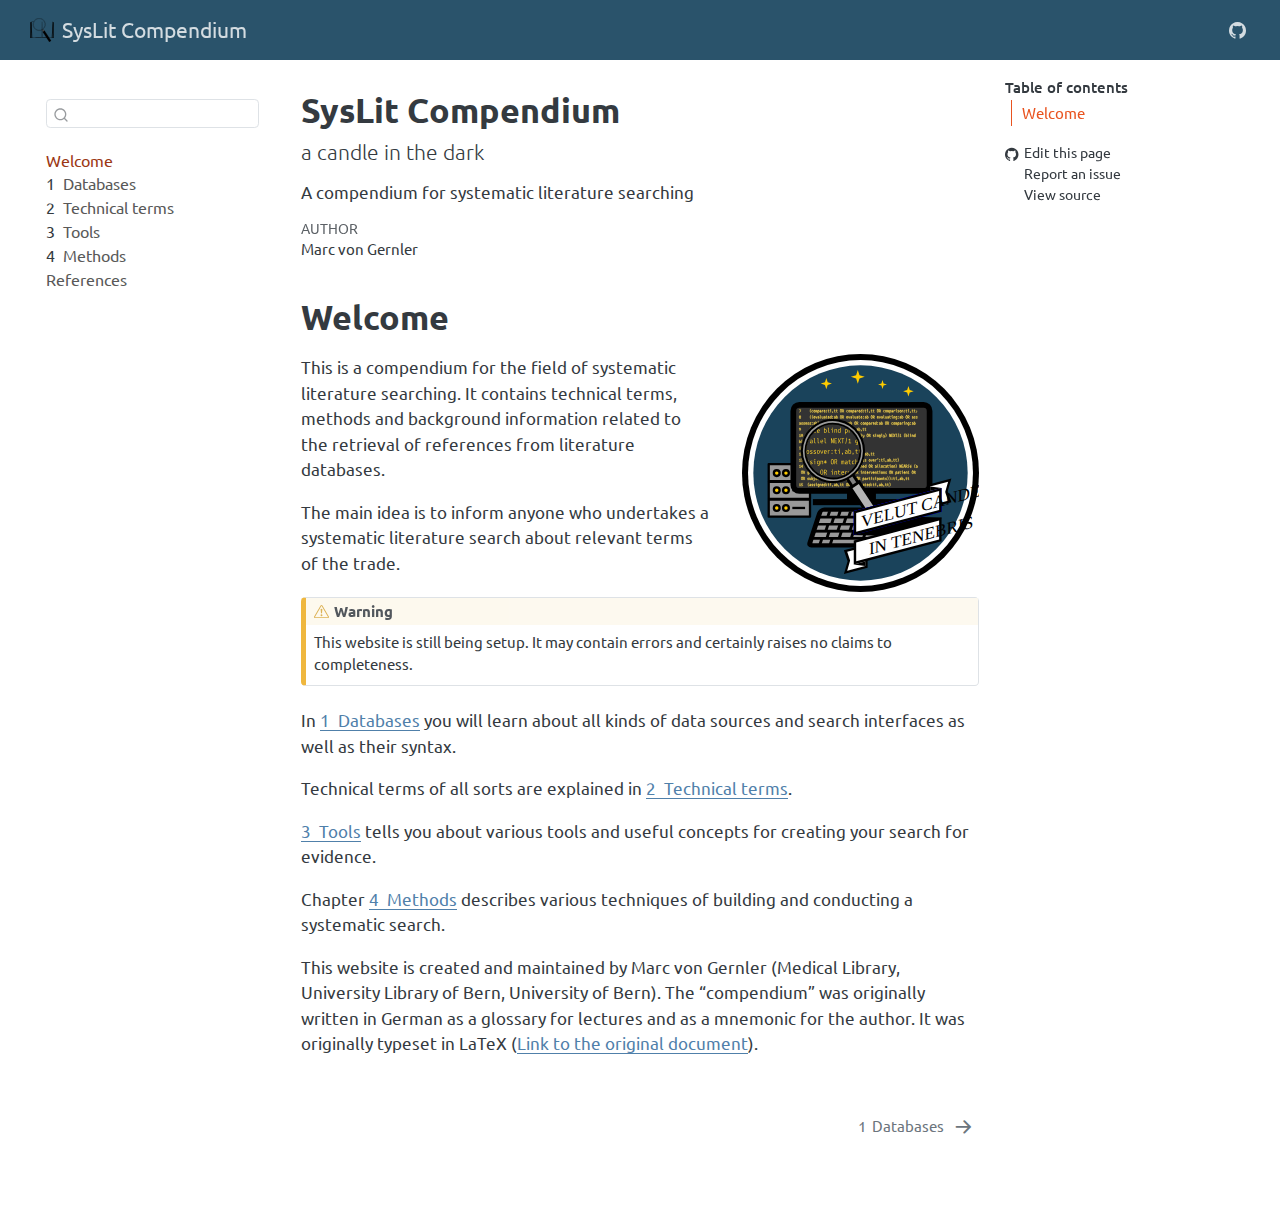
==== docs/index.html @ c7016faf "logo changed" ====
<!DOCTYPE html>
<html xmlns="http://www.w3.org/1999/xhtml" lang="en" xml:lang="en"><head>

<meta charset="utf-8">
<meta name="generator" content="quarto-1.4.554">

<meta name="viewport" content="width=device-width, initial-scale=1.0, user-scalable=yes">

<meta name="author" content="Marc von Gernler">
<meta name="description" content="A compendium for systematic literature searching">

<title>SysLit Compendium</title>
<style>
code{white-space: pre-wrap;}
span.smallcaps{font-variant: small-caps;}
div.columns{display: flex; gap: min(4vw, 1.5em);}
div.column{flex: auto; overflow-x: auto;}
div.hanging-indent{margin-left: 1.5em; text-indent: -1.5em;}
ul.task-list{list-style: none;}
ul.task-list li input[type="checkbox"] {
  width: 0.8em;
  margin: 0 0.8em 0.2em -1em; /* quarto-specific, see https://github.com/quarto-dev/quarto-cli/issues/4556 */ 
  vertical-align: middle;
}
</style>


<script src="site_libs/quarto-nav/quarto-nav.js"></script>
<script src="site_libs/quarto-nav/headroom.min.js"></script>
<script src="site_libs/clipboard/clipboard.min.js"></script>
<script src="site_libs/quarto-search/autocomplete.umd.js"></script>
<script src="site_libs/quarto-search/fuse.min.js"></script>
<script src="site_libs/quarto-search/quarto-search.js"></script>
<meta name="quarto:offset" content="./">
<link href="./databases.html" rel="next">
<script src="site_libs/quarto-html/quarto.js"></script>
<script src="site_libs/quarto-html/popper.min.js"></script>
<script src="site_libs/quarto-html/tippy.umd.min.js"></script>
<script src="site_libs/quarto-html/anchor.min.js"></script>
<link href="site_libs/quarto-html/tippy.css" rel="stylesheet">
<link href="site_libs/quarto-html/quarto-syntax-highlighting.css" rel="stylesheet" id="quarto-text-highlighting-styles">
<script src="site_libs/bootstrap/bootstrap.min.js"></script>
<link href="site_libs/bootstrap/bootstrap-icons.css" rel="stylesheet">
<link href="site_libs/bootstrap/bootstrap.min.css" rel="stylesheet" id="quarto-bootstrap" data-mode="light">
<script id="quarto-search-options" type="application/json">{
  "location": "sidebar",
  "copy-button": false,
  "collapse-after": 3,
  "panel-placement": "start",
  "type": "textbox",
  "limit": 50,
  "keyboard-shortcut": [
    "f",
    "/",
    "s"
  ],
  "language": {
    "search-no-results-text": "No results",
    "search-matching-documents-text": "matching documents",
    "search-copy-link-title": "Copy link to search",
    "search-hide-matches-text": "Hide additional matches",
    "search-more-match-text": "more match in this document",
    "search-more-matches-text": "more matches in this document",
    "search-clear-button-title": "Clear",
    "search-text-placeholder": "",
    "search-detached-cancel-button-title": "Cancel",
    "search-submit-button-title": "Submit",
    "search-label": "Search"
  }
}</script>


</head>

<body class="nav-sidebar floating nav-fixed">

<div id="quarto-search-results"></div>
  <header id="quarto-header" class="headroom fixed-top">
    <nav class="navbar navbar-expand-lg " data-bs-theme="dark">
      <div class="navbar-container container-fluid">
      <div class="navbar-brand-container mx-auto">
    <a href="./index.html" class="navbar-brand navbar-brand-logo">
    <img src="././fig/logo_small.svg" alt="" class="navbar-logo">
    </a>
    <a class="navbar-brand" href="./index.html">
    <span class="navbar-title">SysLit Compendium</span>
    </a>
  </div>
        <div class="quarto-navbar-tools tools-end">
    <a href="https://www.github.com/Maelphes/syslitcom" title="Source Code" class="quarto-navigation-tool px-1" aria-label="Source Code"><i class="bi bi-github"></i></a>
</div>
      </div> <!-- /container-fluid -->
    </nav>
  <nav class="quarto-secondary-nav">
    <div class="container-fluid d-flex">
      <button type="button" class="quarto-btn-toggle btn" data-bs-toggle="collapse" data-bs-target=".quarto-sidebar-collapse-item" aria-controls="quarto-sidebar" aria-expanded="false" aria-label="Toggle sidebar navigation" onclick="if (window.quartoToggleHeadroom) { window.quartoToggleHeadroom(); }">
        <i class="bi bi-layout-text-sidebar-reverse"></i>
      </button>
        <nav class="quarto-page-breadcrumbs" aria-label="breadcrumb"><ol class="breadcrumb"><li class="breadcrumb-item"><a href="./index.html">Welcome</a></li></ol></nav>
        <a class="flex-grow-1" role="button" data-bs-toggle="collapse" data-bs-target=".quarto-sidebar-collapse-item" aria-controls="quarto-sidebar" aria-expanded="false" aria-label="Toggle sidebar navigation" onclick="if (window.quartoToggleHeadroom) { window.quartoToggleHeadroom(); }">      
        </a>
      <button type="button" class="btn quarto-search-button" aria-label="" onclick="window.quartoOpenSearch();">
        <i class="bi bi-search"></i>
      </button>
    </div>
  </nav>
</header>
<!-- content -->
<div id="quarto-content" class="quarto-container page-columns page-rows-contents page-layout-article page-navbar">
<!-- sidebar -->
  <nav id="quarto-sidebar" class="sidebar collapse collapse-horizontal quarto-sidebar-collapse-item sidebar-navigation floating overflow-auto">
        <div class="mt-2 flex-shrink-0 align-items-center">
        <div class="sidebar-search">
        <div id="quarto-search" class="" title="Search"></div>
        </div>
        </div>
    <div class="sidebar-menu-container"> 
    <ul class="list-unstyled mt-1">
        <li class="sidebar-item">
  <div class="sidebar-item-container"> 
  <a href="./index.html" class="sidebar-item-text sidebar-link active">
 <span class="menu-text">Welcome</span></a>
  </div>
</li>
        <li class="sidebar-item">
  <div class="sidebar-item-container"> 
  <a href="./databases.html" class="sidebar-item-text sidebar-link">
 <span class="menu-text"><span class="chapter-number">1</span>&nbsp; <span class="chapter-title">Databases</span></span></a>
  </div>
</li>
        <li class="sidebar-item">
  <div class="sidebar-item-container"> 
  <a href="./technicalterms.html" class="sidebar-item-text sidebar-link">
 <span class="menu-text"><span class="chapter-number">2</span>&nbsp; <span class="chapter-title">Technical terms</span></span></a>
  </div>
</li>
        <li class="sidebar-item">
  <div class="sidebar-item-container"> 
  <a href="./tools.html" class="sidebar-item-text sidebar-link">
 <span class="menu-text"><span class="chapter-number">3</span>&nbsp; <span class="chapter-title">Tools</span></span></a>
  </div>
</li>
        <li class="sidebar-item">
  <div class="sidebar-item-container"> 
  <a href="./methods.html" class="sidebar-item-text sidebar-link">
 <span class="menu-text"><span class="chapter-number">4</span>&nbsp; <span class="chapter-title">Methods</span></span></a>
  </div>
</li>
        <li class="sidebar-item">
  <div class="sidebar-item-container"> 
  <a href="./references.html" class="sidebar-item-text sidebar-link">
 <span class="menu-text">References</span></a>
  </div>
</li>
    </ul>
    </div>
</nav>
<div id="quarto-sidebar-glass" class="quarto-sidebar-collapse-item" data-bs-toggle="collapse" data-bs-target=".quarto-sidebar-collapse-item"></div>
<!-- margin-sidebar -->
    <div id="quarto-margin-sidebar" class="sidebar margin-sidebar">
        <nav id="TOC" role="doc-toc" class="toc-active">
    <h2 id="toc-title">Table of contents</h2>
   
  <ul>
  <li><a href="#sec-about" id="toc-sec-about" class="nav-link active" data-scroll-target="#sec-about">Welcome</a></li>
  </ul>
<div class="toc-actions"><ul><li><a href="https://www.github.com/Maelphes/syslitcom/edit/gh-pages/index.qmd" class="toc-action"><i class="bi bi-github"></i>Edit this page</a></li><li><a href="https://www.github.com/Maelphes/syslitcom/issues/new" class="toc-action"><i class="bi empty"></i>Report an issue</a></li><li><a href="https://www.github.com/Maelphes/syslitcom/blob/gh-pages/index.qmd" class="toc-action"><i class="bi empty"></i>View source</a></li></ul></div></nav>
    </div>
<!-- main -->
<main class="content" id="quarto-document-content">

<header id="title-block-header" class="quarto-title-block default">
<div class="quarto-title">
<h1 class="title">SysLit Compendium</h1>
<p class="subtitle lead">a candle in the dark</p>
</div>

<div>
  <div class="description">
    A compendium for systematic literature searching
  </div>
</div>


<div class="quarto-title-meta">

    <div>
    <div class="quarto-title-meta-heading">Author</div>
    <div class="quarto-title-meta-contents">
             <p>Marc von Gernler </p>
          </div>
  </div>
    
  
    
  </div>
  


</header>



<section id="sec-about" class="level1 unnumbered">
<h1 class="unnumbered">Welcome</h1><p><img src="./fig/logo_2.svg" title="SysLit Compendium" class="quarto-cover-image img-fluid"></p>
<p>This is a compendium for the field of systematic literature searching. It contains technical terms, methods and background information related to the retrieval of references from literature databases.</p>
<p>The main idea is to inform anyone who undertakes a systematic literature search about relevant terms of the trade.</p>
<div class="callout callout-style-default callout-warning callout-titled">
<div class="callout-header d-flex align-content-center">
<div class="callout-icon-container">
<i class="callout-icon"></i>
</div>
<div class="callout-title-container flex-fill">
Warning
</div>
</div>
<div class="callout-body-container callout-body">
<p>This website is still being setup. It may contain errors and certainly raises no claims to completeness.</p>
</div>
</div>
<p>In <a href="databases.html" class="quarto-xref"><span>1&nbsp; Databases</span></a> you will learn about all kinds of data sources and search interfaces as well as their syntax.</p>
<p>Technical terms of all sorts are explained in <a href="technicalterms.html" class="quarto-xref"><span>2&nbsp; Technical terms</span></a>.</p>
<p><a href="tools.html" class="quarto-xref"><span>3&nbsp; Tools</span></a> tells you about various tools and useful concepts for creating your search for evidence.</p>
<p>Chapter <a href="methods.html" class="quarto-xref"><span>4&nbsp; Methods</span></a> describes various techniques of building and conducting a systematic search.</p>
<p>This website is created and maintained by Marc von Gernler (Medical Library, University Library of Bern, University of Bern). The “compendium” was originally written in German as a glossary for lectures and as a mnemonic for the author. It was originally typeset in LaTeX (<a href="https://www.ub.unibe.ch/unibe/portal/unibiblio/content/e6250/e6264/e984201/e1237678/e1237679/pane1237693/e1237707/e1377201/Glossar_ger.pdf">Link to the original document</a>).</p>


</section>

</main> <!-- /main -->
<script id="quarto-html-after-body" type="application/javascript">
window.document.addEventListener("DOMContentLoaded", function (event) {
  const toggleBodyColorMode = (bsSheetEl) => {
    const mode = bsSheetEl.getAttribute("data-mode");
    const bodyEl = window.document.querySelector("body");
    if (mode === "dark") {
      bodyEl.classList.add("quarto-dark");
      bodyEl.classList.remove("quarto-light");
    } else {
      bodyEl.classList.add("quarto-light");
      bodyEl.classList.remove("quarto-dark");
    }
  }
  const toggleBodyColorPrimary = () => {
    const bsSheetEl = window.document.querySelector("link#quarto-bootstrap");
    if (bsSheetEl) {
      toggleBodyColorMode(bsSheetEl);
    }
  }
  toggleBodyColorPrimary();  
  const icon = "";
  const anchorJS = new window.AnchorJS();
  anchorJS.options = {
    placement: 'right',
    icon: icon
  };
  anchorJS.add('.anchored');
  const isCodeAnnotation = (el) => {
    for (const clz of el.classList) {
      if (clz.startsWith('code-annotation-')) {                     
        return true;
      }
    }
    return false;
  }
  const clipboard = new window.ClipboardJS('.code-copy-button', {
    text: function(trigger) {
      const codeEl = trigger.previousElementSibling.cloneNode(true);
      for (const childEl of codeEl.children) {
        if (isCodeAnnotation(childEl)) {
          childEl.remove();
        }
      }
      return codeEl.innerText;
    }
  });
  clipboard.on('success', function(e) {
    // button target
    const button = e.trigger;
    // don't keep focus
    button.blur();
    // flash "checked"
    button.classList.add('code-copy-button-checked');
    var currentTitle = button.getAttribute("title");
    button.setAttribute("title", "Copied!");
    let tooltip;
    if (window.bootstrap) {
      button.setAttribute("data-bs-toggle", "tooltip");
      button.setAttribute("data-bs-placement", "left");
      button.setAttribute("data-bs-title", "Copied!");
      tooltip = new bootstrap.Tooltip(button, 
        { trigger: "manual", 
          customClass: "code-copy-button-tooltip",
          offset: [0, -8]});
      tooltip.show();    
    }
    setTimeout(function() {
      if (tooltip) {
        tooltip.hide();
        button.removeAttribute("data-bs-title");
        button.removeAttribute("data-bs-toggle");
        button.removeAttribute("data-bs-placement");
      }
      button.setAttribute("title", currentTitle);
      button.classList.remove('code-copy-button-checked');
    }, 1000);
    // clear code selection
    e.clearSelection();
  });
    var localhostRegex = new RegExp(/^(?:http|https):\/\/localhost\:?[0-9]*\//);
    var mailtoRegex = new RegExp(/^mailto:/);
      var filterRegex = new RegExp('/' + window.location.host + '/');
    var isInternal = (href) => {
        return filterRegex.test(href) || localhostRegex.test(href) || mailtoRegex.test(href);
    }
    // Inspect non-navigation links and adorn them if external
 	var links = window.document.querySelectorAll('a[href]:not(.nav-link):not(.navbar-brand):not(.toc-action):not(.sidebar-link):not(.sidebar-item-toggle):not(.pagination-link):not(.no-external):not([aria-hidden]):not(.dropdown-item):not(.quarto-navigation-tool)');
    for (var i=0; i<links.length; i++) {
      const link = links[i];
      if (!isInternal(link.href)) {
        // undo the damage that might have been done by quarto-nav.js in the case of
        // links that we want to consider external
        if (link.dataset.originalHref !== undefined) {
          link.href = link.dataset.originalHref;
        }
          // target, if specified
          link.setAttribute("target", "_blank");
          if (link.getAttribute("rel") === null) {
            link.setAttribute("rel", "noopener");
          }
      }
    }
  function tippyHover(el, contentFn, onTriggerFn, onUntriggerFn) {
    const config = {
      allowHTML: true,
      maxWidth: 500,
      delay: 100,
      arrow: false,
      appendTo: function(el) {
          return el.parentElement;
      },
      interactive: true,
      interactiveBorder: 10,
      theme: 'quarto',
      placement: 'bottom-start',
    };
    if (contentFn) {
      config.content = contentFn;
    }
    if (onTriggerFn) {
      config.onTrigger = onTriggerFn;
    }
    if (onUntriggerFn) {
      config.onUntrigger = onUntriggerFn;
    }
    window.tippy(el, config); 
  }
  const noterefs = window.document.querySelectorAll('a[role="doc-noteref"]');
  for (var i=0; i<noterefs.length; i++) {
    const ref = noterefs[i];
    tippyHover(ref, function() {
      // use id or data attribute instead here
      let href = ref.getAttribute('data-footnote-href') || ref.getAttribute('href');
      try { href = new URL(href).hash; } catch {}
      const id = href.replace(/^#\/?/, "");
      const note = window.document.getElementById(id);
      if (note) {
        return note.innerHTML;
      } else {
        return "";
      }
    });
  }
  const xrefs = window.document.querySelectorAll('a.quarto-xref');
  const processXRef = (id, note) => {
    // Strip column container classes
    const stripColumnClz = (el) => {
      el.classList.remove("page-full", "page-columns");
      if (el.children) {
        for (const child of el.children) {
          stripColumnClz(child);
        }
      }
    }
    stripColumnClz(note)
    if (id === null || id.startsWith('sec-')) {
      // Special case sections, only their first couple elements
      const container = document.createElement("div");
      if (note.children && note.children.length > 2) {
        container.appendChild(note.children[0].cloneNode(true));
        for (let i = 1; i < note.children.length; i++) {
          const child = note.children[i];
          if (child.tagName === "P" && child.innerText === "") {
            continue;
          } else {
            container.appendChild(child.cloneNode(true));
            break;
          }
        }
        if (window.Quarto?.typesetMath) {
          window.Quarto.typesetMath(container);
        }
        return container.innerHTML
      } else {
        if (window.Quarto?.typesetMath) {
          window.Quarto.typesetMath(note);
        }
        return note.innerHTML;
      }
    } else {
      // Remove any anchor links if they are present
      const anchorLink = note.querySelector('a.anchorjs-link');
      if (anchorLink) {
        anchorLink.remove();
      }
      if (window.Quarto?.typesetMath) {
        window.Quarto.typesetMath(note);
      }
      // TODO in 1.5, we should make sure this works without a callout special case
      if (note.classList.contains("callout")) {
        return note.outerHTML;
      } else {
        return note.innerHTML;
      }
    }
  }
  for (var i=0; i<xrefs.length; i++) {
    const xref = xrefs[i];
    tippyHover(xref, undefined, function(instance) {
      instance.disable();
      let url = xref.getAttribute('href');
      let hash = undefined; 
      if (url.startsWith('#')) {
        hash = url;
      } else {
        try { hash = new URL(url).hash; } catch {}
      }
      if (hash) {
        const id = hash.replace(/^#\/?/, "");
        const note = window.document.getElementById(id);
        if (note !== null) {
          try {
            const html = processXRef(id, note.cloneNode(true));
            instance.setContent(html);
          } finally {
            instance.enable();
            instance.show();
          }
        } else {
          // See if we can fetch this
          fetch(url.split('#')[0])
          .then(res => res.text())
          .then(html => {
            const parser = new DOMParser();
            const htmlDoc = parser.parseFromString(html, "text/html");
            const note = htmlDoc.getElementById(id);
            if (note !== null) {
              const html = processXRef(id, note);
              instance.setContent(html);
            } 
          }).finally(() => {
            instance.enable();
            instance.show();
          });
        }
      } else {
        // See if we can fetch a full url (with no hash to target)
        // This is a special case and we should probably do some content thinning / targeting
        fetch(url)
        .then(res => res.text())
        .then(html => {
          const parser = new DOMParser();
          const htmlDoc = parser.parseFromString(html, "text/html");
          const note = htmlDoc.querySelector('main.content');
          if (note !== null) {
            // This should only happen for chapter cross references
            // (since there is no id in the URL)
            // remove the first header
            if (note.children.length > 0 && note.children[0].tagName === "HEADER") {
              note.children[0].remove();
            }
            const html = processXRef(null, note);
            instance.setContent(html);
          } 
        }).finally(() => {
          instance.enable();
          instance.show();
        });
      }
    }, function(instance) {
    });
  }
      let selectedAnnoteEl;
      const selectorForAnnotation = ( cell, annotation) => {
        let cellAttr = 'data-code-cell="' + cell + '"';
        let lineAttr = 'data-code-annotation="' +  annotation + '"';
        const selector = 'span[' + cellAttr + '][' + lineAttr + ']';
        return selector;
      }
      const selectCodeLines = (annoteEl) => {
        const doc = window.document;
        const targetCell = annoteEl.getAttribute("data-target-cell");
        const targetAnnotation = annoteEl.getAttribute("data-target-annotation");
        const annoteSpan = window.document.querySelector(selectorForAnnotation(targetCell, targetAnnotation));
        const lines = annoteSpan.getAttribute("data-code-lines").split(",");
        const lineIds = lines.map((line) => {
          return targetCell + "-" + line;
        })
        let top = null;
        let height = null;
        let parent = null;
        if (lineIds.length > 0) {
            //compute the position of the single el (top and bottom and make a div)
            const el = window.document.getElementById(lineIds[0]);
            top = el.offsetTop;
            height = el.offsetHeight;
            parent = el.parentElement.parentElement;
          if (lineIds.length > 1) {
            const lastEl = window.document.getElementById(lineIds[lineIds.length - 1]);
            const bottom = lastEl.offsetTop + lastEl.offsetHeight;
            height = bottom - top;
          }
          if (top !== null && height !== null && parent !== null) {
            // cook up a div (if necessary) and position it 
            let div = window.document.getElementById("code-annotation-line-highlight");
            if (div === null) {
              div = window.document.createElement("div");
              div.setAttribute("id", "code-annotation-line-highlight");
              div.style.position = 'absolute';
              parent.appendChild(div);
            }
            div.style.top = top - 2 + "px";
            div.style.height = height + 4 + "px";
            div.style.left = 0;
            let gutterDiv = window.document.getElementById("code-annotation-line-highlight-gutter");
            if (gutterDiv === null) {
              gutterDiv = window.document.createElement("div");
              gutterDiv.setAttribute("id", "code-annotation-line-highlight-gutter");
              gutterDiv.style.position = 'absolute';
              const codeCell = window.document.getElementById(targetCell);
              const gutter = codeCell.querySelector('.code-annotation-gutter');
              gutter.appendChild(gutterDiv);
            }
            gutterDiv.style.top = top - 2 + "px";
            gutterDiv.style.height = height + 4 + "px";
          }
          selectedAnnoteEl = annoteEl;
        }
      };
      const unselectCodeLines = () => {
        const elementsIds = ["code-annotation-line-highlight", "code-annotation-line-highlight-gutter"];
        elementsIds.forEach((elId) => {
          const div = window.document.getElementById(elId);
          if (div) {
            div.remove();
          }
        });
        selectedAnnoteEl = undefined;
      };
        // Handle positioning of the toggle
    window.addEventListener(
      "resize",
      throttle(() => {
        elRect = undefined;
        if (selectedAnnoteEl) {
          selectCodeLines(selectedAnnoteEl);
        }
      }, 10)
    );
    function throttle(fn, ms) {
    let throttle = false;
    let timer;
      return (...args) => {
        if(!throttle) { // first call gets through
            fn.apply(this, args);
            throttle = true;
        } else { // all the others get throttled
            if(timer) clearTimeout(timer); // cancel #2
            timer = setTimeout(() => {
              fn.apply(this, args);
              timer = throttle = false;
            }, ms);
        }
      };
    }
      // Attach click handler to the DT
      const annoteDls = window.document.querySelectorAll('dt[data-target-cell]');
      for (const annoteDlNode of annoteDls) {
        annoteDlNode.addEventListener('click', (event) => {
          const clickedEl = event.target;
          if (clickedEl !== selectedAnnoteEl) {
            unselectCodeLines();
            const activeEl = window.document.querySelector('dt[data-target-cell].code-annotation-active');
            if (activeEl) {
              activeEl.classList.remove('code-annotation-active');
            }
            selectCodeLines(clickedEl);
            clickedEl.classList.add('code-annotation-active');
          } else {
            // Unselect the line
            unselectCodeLines();
            clickedEl.classList.remove('code-annotation-active');
          }
        });
      }
  const findCites = (el) => {
    const parentEl = el.parentElement;
    if (parentEl) {
      const cites = parentEl.dataset.cites;
      if (cites) {
        return {
          el,
          cites: cites.split(' ')
        };
      } else {
        return findCites(el.parentElement)
      }
    } else {
      return undefined;
    }
  };
  var bibliorefs = window.document.querySelectorAll('a[role="doc-biblioref"]');
  for (var i=0; i<bibliorefs.length; i++) {
    const ref = bibliorefs[i];
    const citeInfo = findCites(ref);
    if (citeInfo) {
      tippyHover(citeInfo.el, function() {
        var popup = window.document.createElement('div');
        citeInfo.cites.forEach(function(cite) {
          var citeDiv = window.document.createElement('div');
          citeDiv.classList.add('hanging-indent');
          citeDiv.classList.add('csl-entry');
          var biblioDiv = window.document.getElementById('ref-' + cite);
          if (biblioDiv) {
            citeDiv.innerHTML = biblioDiv.innerHTML;
          }
          popup.appendChild(citeDiv);
        });
        return popup.innerHTML;
      });
    }
  }
});
</script>
<nav class="page-navigation">
  <div class="nav-page nav-page-previous">
  </div>
  <div class="nav-page nav-page-next">
      <a href="./databases.html" class="pagination-link" aria-label="Databases">
        <span class="nav-page-text"><span class="chapter-number">1</span>&nbsp; <span class="chapter-title">Databases</span></span> <i class="bi bi-arrow-right-short"></i>
      </a>
  </div>
</nav>
</div> <!-- /content -->




<footer class="footer"><div class="nav-footer"><div class="nav-footer-center"><div class="toc-actions d-sm-block d-md-none"><ul><li><a href="https://www.github.com/Maelphes/syslitcom/edit/gh-pages/index.qmd" class="toc-action"><i class="bi bi-github"></i>Edit this page</a></li><li><a href="https://www.github.com/Maelphes/syslitcom/issues/new" class="toc-action"><i class="bi empty"></i>Report an issue</a></li><li><a href="https://www.github.com/Maelphes/syslitcom/blob/gh-pages/index.qmd" class="toc-action"><i class="bi empty"></i>View source</a></li></ul></div></div></div></footer></body></html>
---- docs/site_libs/quarto-html/tippy.css ----
.tippy-box[data-animation=fade][data-state=hidden]{opacity:0}[data-tippy-root]{max-width:calc(100vw - 10px)}.tippy-box{position:relative;background-color:#333;color:#fff;border-radius:4px;font-size:14px;line-height:1.4;white-space:normal;outline:0;transition-property:transform,visibility,opacity}.tippy-box[data-placement^=top]>.tippy-arrow{bottom:0}.tippy-box[data-placement^=top]>.tippy-arrow:before{bottom:-7px;left:0;border-width:8px 8px 0;border-top-color:initial;transform-origin:center top}.tippy-box[data-placement^=bottom]>.tippy-arrow{top:0}.tippy-box[data-placement^=bottom]>.tippy-arrow:before{top:-7px;left:0;border-width:0 8px 8px;border-bottom-color:initial;transform-origin:center bottom}.tippy-box[data-placement^=left]>.tippy-arrow{right:0}.tippy-box[data-placement^=left]>.tippy-arrow:before{border-width:8px 0 8px 8px;border-left-color:initial;right:-7px;transform-origin:center left}.tippy-box[data-placement^=right]>.tippy-arrow{left:0}.tippy-box[data-placement^=right]>.tippy-arrow:before{left:-7px;border-width:8px 8px 8px 0;border-right-color:initial;transform-origin:center right}.tippy-box[data-inertia][data-state=visible]{transition-timing-function:cubic-bezier(.54,1.5,.38,1.11)}.tippy-arrow{width:16px;height:16px;color:#333}.tippy-arrow:before{content:"";position:absolute;border-color:transparent;border-style:solid}.tippy-content{position:relative;padding:5px 9px;z-index:1}
---- docs/site_libs/quarto-html/quarto-syntax-highlighting.css ----
/* quarto syntax highlight colors */
:root {
  --quarto-hl-ot-color: #003B4F;
  --quarto-hl-at-color: #657422;
  --quarto-hl-ss-color: #20794D;
  --quarto-hl-an-color: #5E5E5E;
  --quarto-hl-fu-color: #4758AB;
  --quarto-hl-st-color: #20794D;
  --quarto-hl-cf-color: #003B4F;
  --quarto-hl-op-color: #5E5E5E;
  --quarto-hl-er-color: #AD0000;
  --quarto-hl-bn-color: #AD0000;
  --quarto-hl-al-color: #AD0000;
  --quarto-hl-va-color: #111111;
  --quarto-hl-bu-color: inherit;
  --quarto-hl-ex-color: inherit;
  --quarto-hl-pp-color: #AD0000;
  --quarto-hl-in-color: #5E5E5E;
  --quarto-hl-vs-color: #20794D;
  --quarto-hl-wa-color: #5E5E5E;
  --quarto-hl-do-color: #5E5E5E;
  --quarto-hl-im-color: #00769E;
  --quarto-hl-ch-color: #20794D;
  --quarto-hl-dt-color: #AD0000;
  --quarto-hl-fl-color: #AD0000;
  --quarto-hl-co-color: #5E5E5E;
  --quarto-hl-cv-color: #5E5E5E;
  --quarto-hl-cn-color: #8f5902;
  --quarto-hl-sc-color: #5E5E5E;
  --quarto-hl-dv-color: #AD0000;
  --quarto-hl-kw-color: #003B4F;
}

/* other quarto variables */
:root {
  --quarto-font-monospace: SFMono-Regular, Menlo, Monaco, Consolas, "Liberation Mono", "Courier New", monospace;
}

pre > code.sourceCode > span {
  color: #003B4F;
}

code span {
  color: #003B4F;
}

code.sourceCode > span {
  color: #003B4F;
}

div.sourceCode,
div.sourceCode pre.sourceCode {
  color: #003B4F;
}

code span.ot {
  color: #003B4F;
  font-style: inherit;
}

code span.at {
  color: #657422;
  font-style: inherit;
}

code span.ss {
  color: #20794D;
  font-style: inherit;
}

code span.an {
  color: #5E5E5E;
  font-style: inherit;
}

code span.fu {
  color: #4758AB;
  font-style: inherit;
}

code span.st {
  color: #20794D;
  font-style: inherit;
}

code span.cf {
  color: #003B4F;
  font-style: inherit;
}

code span.op {
  color: #5E5E5E;
  font-style: inherit;
}

code span.er {
  color: #AD0000;
  font-style: inherit;
}

code span.bn {
  color: #AD0000;
  font-style: inherit;
}

code span.al {
  color: #AD0000;
  font-style: inherit;
}

code span.va {
  color: #111111;
  font-style: inherit;
}

code span.bu {
  font-style: inherit;
}

code span.ex {
  font-style: inherit;
}

code span.pp {
  color: #AD0000;
  font-style: inherit;
}

code span.in {
  color: #5E5E5E;
  font-style: inherit;
}

code span.vs {
  color: #20794D;
  font-style: inherit;
}

code span.wa {
  color: #5E5E5E;
  font-style: italic;
}

code span.do {
  color: #5E5E5E;
  font-style: italic;
}

code span.im {
  color: #00769E;
  font-style: inherit;
}

code span.ch {
  color: #20794D;
  font-style: inherit;
}

code span.dt {
  color: #AD0000;
  font-style: inherit;
}

code span.fl {
  color: #AD0000;
  font-style: inherit;
}

code span.co {
  color: #5E5E5E;
  font-style: inherit;
}

code span.cv {
  color: #5E5E5E;
  font-style: italic;
}

code span.cn {
  color: #8f5902;
  font-style: inherit;
}

code span.sc {
  color: #5E5E5E;
  font-style: inherit;
}

code span.dv {
  color: #AD0000;
  font-style: inherit;
}

code span.kw {
  color: #003B4F;
  font-style: inherit;
}

.prevent-inlining {
  content: "</";
}

/*# sourceMappingURL=debc5d5d77c3f9108843748ff7464032.css.map */
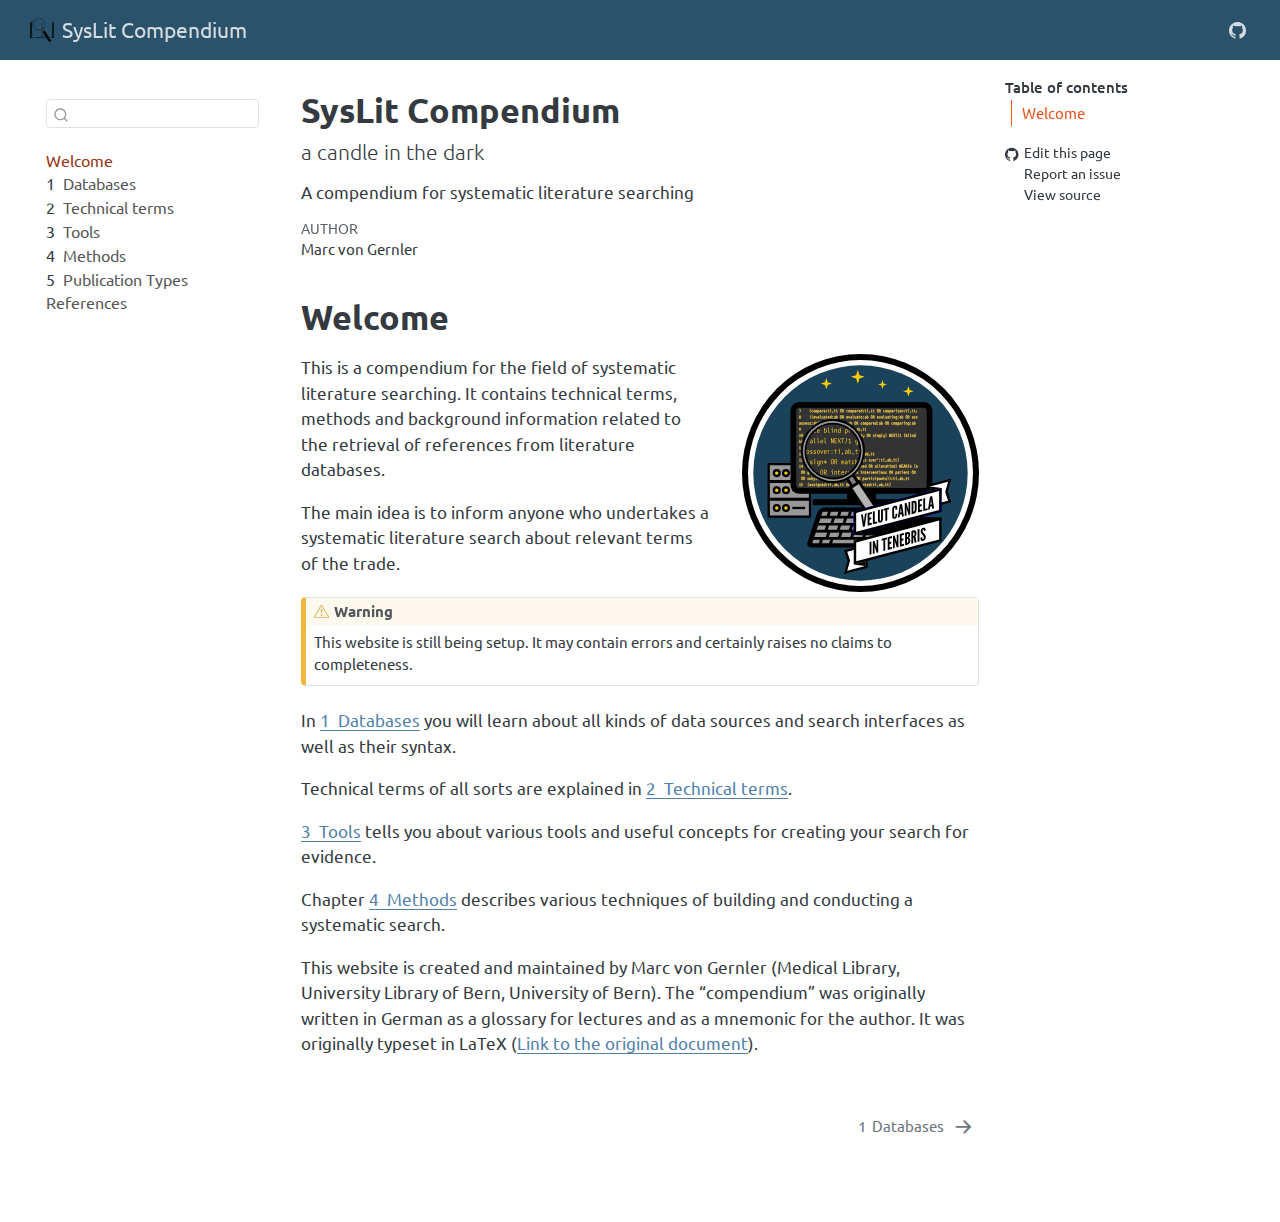
==== commit 37f1c1a4: "publication types added, figures added, entries changed" ====
--- a/docs/index.html
+++ b/docs/index.html
@@ -148,6 +148,12 @@
 </li>
         <li class="sidebar-item">
   <div class="sidebar-item-container"> 
+  <a href="./publicationtypes.html" class="sidebar-item-text sidebar-link">
+ <span class="menu-text"><span class="chapter-number">5</span>&nbsp; <span class="chapter-title">Publication Types</span></span></a>
+  </div>
+</li>
+        <li class="sidebar-item">
+  <div class="sidebar-item-container"> 
   <a href="./references.html" class="sidebar-item-text sidebar-link">
  <span class="menu-text">References</span></a>
   </div>
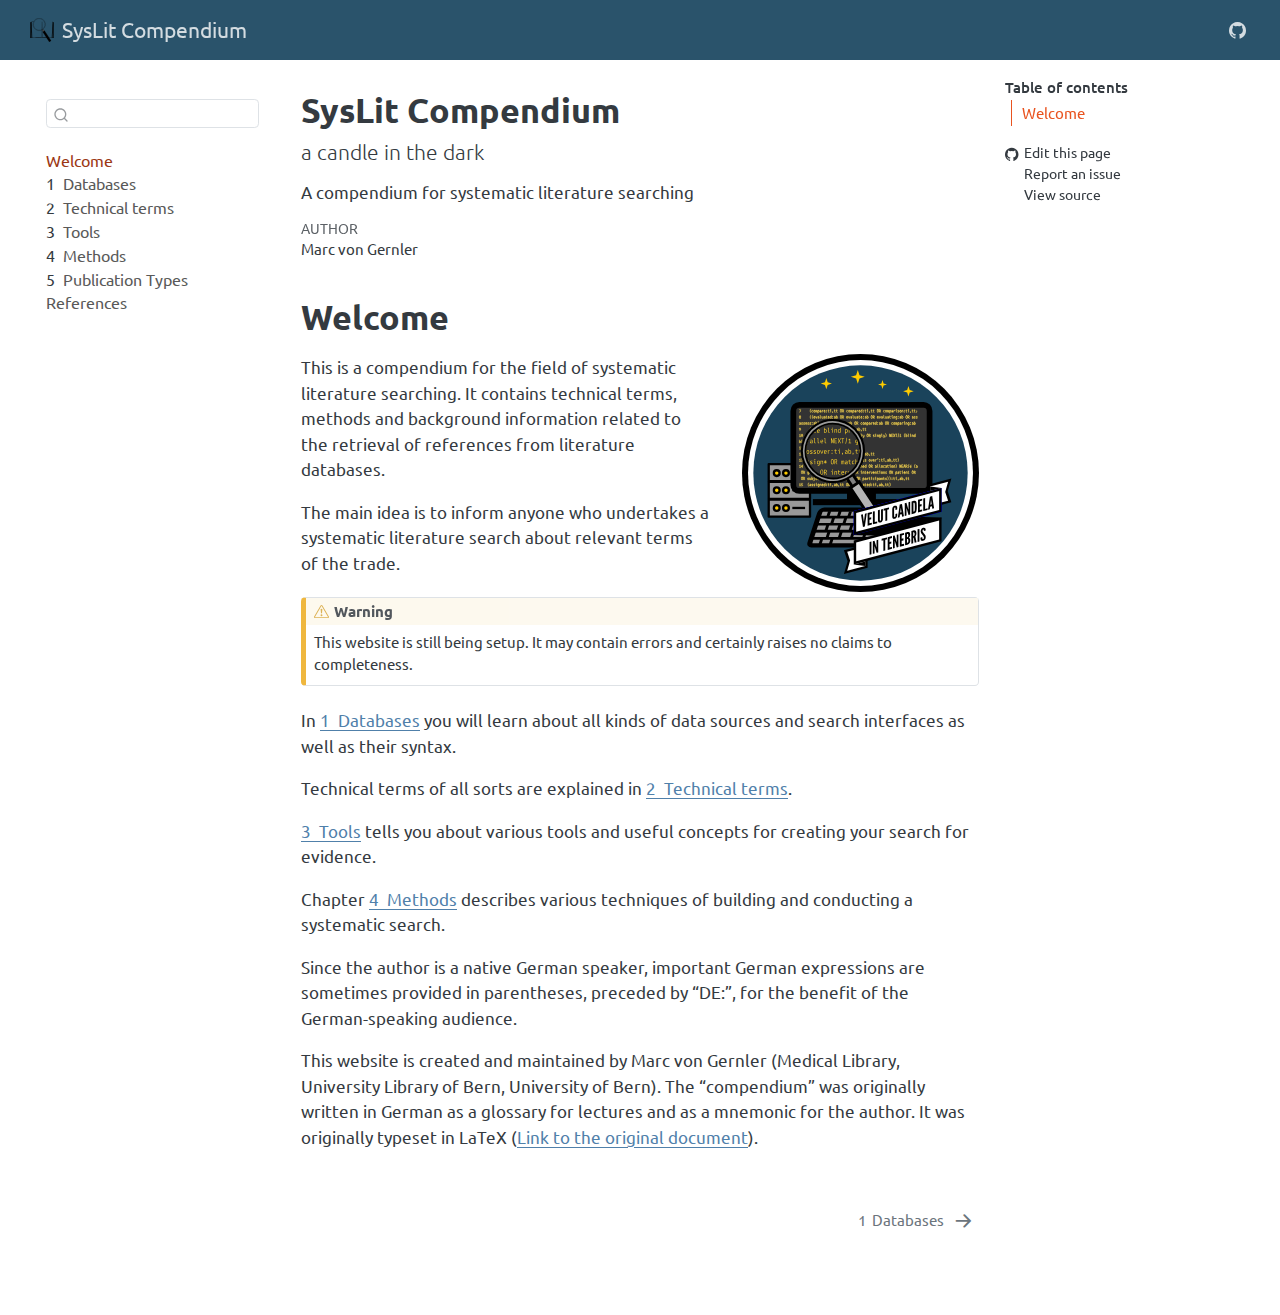
==== commit 12056d77: "german expressions added, note about german expressions added" ====
--- a/docs/index.html
+++ b/docs/index.html
@@ -2,7 +2,7 @@
 <html xmlns="http://www.w3.org/1999/xhtml" lang="en" xml:lang="en"><head>
 
 <meta charset="utf-8">
-<meta name="generator" content="quarto-1.4.554">
+<meta name="generator" content="quarto-1.5.55">
 
 <meta name="viewport" content="width=device-width, initial-scale=1.0, user-scalable=yes">
 
@@ -93,13 +93,13 @@
     </nav>
   <nav class="quarto-secondary-nav">
     <div class="container-fluid d-flex">
-      <button type="button" class="quarto-btn-toggle btn" data-bs-toggle="collapse" data-bs-target=".quarto-sidebar-collapse-item" aria-controls="quarto-sidebar" aria-expanded="false" aria-label="Toggle sidebar navigation" onclick="if (window.quartoToggleHeadroom) { window.quartoToggleHeadroom(); }">
+      <button type="button" class="quarto-btn-toggle btn" data-bs-toggle="collapse" role="button" data-bs-target=".quarto-sidebar-collapse-item" aria-controls="quarto-sidebar" aria-expanded="false" aria-label="Toggle sidebar navigation" onclick="if (window.quartoToggleHeadroom) { window.quartoToggleHeadroom(); }">
         <i class="bi bi-layout-text-sidebar-reverse"></i>
       </button>
         <nav class="quarto-page-breadcrumbs" aria-label="breadcrumb"><ol class="breadcrumb"><li class="breadcrumb-item"><a href="./index.html">Welcome</a></li></ol></nav>
-        <a class="flex-grow-1" role="button" data-bs-toggle="collapse" data-bs-target=".quarto-sidebar-collapse-item" aria-controls="quarto-sidebar" aria-expanded="false" aria-label="Toggle sidebar navigation" onclick="if (window.quartoToggleHeadroom) { window.quartoToggleHeadroom(); }">      
+        <a class="flex-grow-1" role="navigation" data-bs-toggle="collapse" data-bs-target=".quarto-sidebar-collapse-item" aria-controls="quarto-sidebar" aria-expanded="false" aria-label="Toggle sidebar navigation" onclick="if (window.quartoToggleHeadroom) { window.quartoToggleHeadroom(); }">      
         </a>
-      <button type="button" class="btn quarto-search-button" aria-label="" onclick="window.quartoOpenSearch();">
+      <button type="button" class="btn quarto-search-button" aria-label="Search" onclick="window.quartoOpenSearch();">
         <i class="bi bi-search"></i>
       </button>
     </div>
@@ -228,6 +228,7 @@
 <p>Technical terms of all sorts are explained in <a href="technicalterms.html" class="quarto-xref"><span>2&nbsp; Technical terms</span></a>.</p>
 <p><a href="tools.html" class="quarto-xref"><span>3&nbsp; Tools</span></a> tells you about various tools and useful concepts for creating your search for evidence.</p>
 <p>Chapter <a href="methods.html" class="quarto-xref"><span>4&nbsp; Methods</span></a> describes various techniques of building and conducting a systematic search.</p>
+<p>Since the author is a native German speaker, important German expressions are sometimes provided in parentheses, preceded by “DE:”, for the benefit of the German-speaking audience.</p>
 <p>This website is created and maintained by Marc von Gernler (Medical Library, University Library of Bern, University of Bern). The “compendium” was originally written in German as a glossary for lectures and as a mnemonic for the author. It was originally typeset in LaTeX (<a href="https://www.ub.unibe.ch/unibe/portal/unibiblio/content/e6250/e6264/e984201/e1237678/e1237679/pane1237693/e1237707/e1377201/Glossar_ger.pdf">Link to the original document</a>).</p>
 
 
@@ -269,18 +270,7 @@
     }
     return false;
   }
-  const clipboard = new window.ClipboardJS('.code-copy-button', {
-    text: function(trigger) {
-      const codeEl = trigger.previousElementSibling.cloneNode(true);
-      for (const childEl of codeEl.children) {
-        if (isCodeAnnotation(childEl)) {
-          childEl.remove();
-        }
-      }
-      return codeEl.innerText;
-    }
-  });
-  clipboard.on('success', function(e) {
+  const onCopySuccess = function(e) {
     // button target
     const button = e.trigger;
     // don't keep focus
@@ -312,7 +302,29 @@
     }, 1000);
     // clear code selection
     e.clearSelection();
+  }
+  const getTextToCopy = function(trigger) {
+      const codeEl = trigger.previousElementSibling.cloneNode(true);
+      for (const childEl of codeEl.children) {
+        if (isCodeAnnotation(childEl)) {
+          childEl.remove();
+        }
+      }
+      return codeEl.innerText;
+  }
+  const clipboard = new window.ClipboardJS('.code-copy-button:not([data-in-quarto-modal])', {
+    text: getTextToCopy
   });
+  clipboard.on('success', onCopySuccess);
+  if (window.document.getElementById('quarto-embedded-source-code-modal')) {
+    // For code content inside modals, clipBoardJS needs to be initialized with a container option
+    // TODO: Check when it could be a function (https://github.com/zenorocha/clipboard.js/issues/860)
+    const clipboardModal = new window.ClipboardJS('.code-copy-button[data-in-quarto-modal]', {
+      text: getTextToCopy,
+      container: window.document.getElementById('quarto-embedded-source-code-modal')
+    });
+    clipboardModal.on('success', onCopySuccess);
+  }
     var localhostRegex = new RegExp(/^(?:http|https):\/\/localhost\:?[0-9]*\//);
     var mailtoRegex = new RegExp(/^mailto:/);
       var filterRegex = new RegExp('/' + window.location.host + '/');
@@ -320,7 +332,7 @@
         return filterRegex.test(href) || localhostRegex.test(href) || mailtoRegex.test(href);
     }
     // Inspect non-navigation links and adorn them if external
- 	var links = window.document.querySelectorAll('a[href]:not(.nav-link):not(.navbar-brand):not(.toc-action):not(.sidebar-link):not(.sidebar-item-toggle):not(.pagination-link):not(.no-external):not([aria-hidden]):not(.dropdown-item):not(.quarto-navigation-tool)');
+ 	var links = window.document.querySelectorAll('a[href]:not(.nav-link):not(.navbar-brand):not(.toc-action):not(.sidebar-link):not(.sidebar-item-toggle):not(.pagination-link):not(.no-external):not([aria-hidden]):not(.dropdown-item):not(.quarto-navigation-tool):not(.about-link)');
     for (var i=0; i<links.length; i++) {
       const link = links[i];
       if (!isInternal(link.href)) {
--- a/docs/site_libs/quarto-html/quarto-syntax-highlighting.css
+++ b/docs/site_libs/quarto-html/quarto-syntax-highlighting.css
@@ -1,34 +1,34 @@
 /* quarto syntax highlight colors */
 :root {
-  --quarto-hl-ot-color: #003B4F;
-  --quarto-hl-at-color: #657422;
-  --quarto-hl-ss-color: #20794D;
-  --quarto-hl-an-color: #5E5E5E;
-  --quarto-hl-fu-color: #4758AB;
-  --quarto-hl-st-color: #20794D;
-  --quarto-hl-cf-color: #003B4F;
-  --quarto-hl-op-color: #5E5E5E;
-  --quarto-hl-er-color: #AD0000;
-  --quarto-hl-bn-color: #AD0000;
-  --quarto-hl-al-color: #AD0000;
-  --quarto-hl-va-color: #111111;
-  --quarto-hl-bu-color: inherit;
-  --quarto-hl-ex-color: inherit;
-  --quarto-hl-pp-color: #AD0000;
-  --quarto-hl-in-color: #5E5E5E;
-  --quarto-hl-vs-color: #20794D;
-  --quarto-hl-wa-color: #5E5E5E;
-  --quarto-hl-do-color: #5E5E5E;
-  --quarto-hl-im-color: #00769E;
-  --quarto-hl-ch-color: #20794D;
-  --quarto-hl-dt-color: #AD0000;
-  --quarto-hl-fl-color: #AD0000;
-  --quarto-hl-co-color: #5E5E5E;
-  --quarto-hl-cv-color: #5E5E5E;
-  --quarto-hl-cn-color: #8f5902;
-  --quarto-hl-sc-color: #5E5E5E;
-  --quarto-hl-dv-color: #AD0000;
-  --quarto-hl-kw-color: #003B4F;
+  --quarto-hl-al-color: #ff5555;
+  --quarto-hl-an-color: #6a737d;
+  --quarto-hl-at-color: #d73a49;
+  --quarto-hl-bn-color: #005cc5;
+  --quarto-hl-bu-color: #d73a49;
+  --quarto-hl-ch-color: #032f62;
+  --quarto-hl-co-color: #6a737d;
+  --quarto-hl-cv-color: #6a737d;
+  --quarto-hl-cn-color: #005cc5;
+  --quarto-hl-cf-color: #d73a49;
+  --quarto-hl-dt-color: #d73a49;
+  --quarto-hl-dv-color: #005cc5;
+  --quarto-hl-do-color: #6a737d;
+  --quarto-hl-er-color: #ff5555;
+  --quarto-hl-ex-color: #d73a49;
+  --quarto-hl-fl-color: #005cc5;
+  --quarto-hl-fu-color: #6f42c1;
+  --quarto-hl-im-color: #032f62;
+  --quarto-hl-in-color: #6a737d;
+  --quarto-hl-kw-color: #d73a49;
+  --quarto-hl-op-color: #24292e;
+  --quarto-hl-pp-color: #d73a49;
+  --quarto-hl-re-color: #6a737d;
+  --quarto-hl-sc-color: #005cc5;
+  --quarto-hl-ss-color: #032f62;
+  --quarto-hl-st-color: #032f62;
+  --quarto-hl-va-color: #e36209;
+  --quarto-hl-vs-color: #032f62;
+  --quarto-hl-wa-color: #ff5555;
 }
 
 /* other quarto variables */
@@ -36,164 +36,140 @@
   --quarto-font-monospace: SFMono-Regular, Menlo, Monaco, Consolas, "Liberation Mono", "Courier New", monospace;
 }
 
+code span.al {
+  font-weight: bold;
+  color: #ff5555;
+}
+
+code span.an {
+  color: #6a737d;
+}
+
+code span.at {
+  color: #d73a49;
+}
+
+code span.bn {
+  color: #005cc5;
+}
+
+code span.bu {
+  color: #d73a49;
+}
+
+code span.ch {
+  color: #032f62;
+}
+
+code span.co {
+  color: #6a737d;
+}
+
+code span.cv {
+  color: #6a737d;
+}
+
+code span.cn {
+  color: #005cc5;
+}
+
+code span.cf {
+  color: #d73a49;
+}
+
+code span.dt {
+  color: #d73a49;
+}
+
+code span.dv {
+  color: #005cc5;
+}
+
+code span.do {
+  color: #6a737d;
+}
+
+code span.er {
+  color: #ff5555;
+  text-decoration: underline;
+}
+
+code span.ex {
+  font-weight: bold;
+  color: #d73a49;
+}
+
+code span.fl {
+  color: #005cc5;
+}
+
+code span.fu {
+  color: #6f42c1;
+}
+
+code span.im {
+  color: #032f62;
+}
+
+code span.in {
+  color: #6a737d;
+}
+
+code span.kw {
+  color: #d73a49;
+}
+
 pre > code.sourceCode > span {
-  color: #003B4F;
+  color: #24292e;
 }
 
 code span {
-  color: #003B4F;
+  color: #24292e;
 }
 
 code.sourceCode > span {
-  color: #003B4F;
+  color: #24292e;
 }
 
 div.sourceCode,
 div.sourceCode pre.sourceCode {
-  color: #003B4F;
+  color: #24292e;
 }
 
-code span.ot {
-  color: #003B4F;
-  font-style: inherit;
+code span.op {
+  color: #24292e;
 }
 
-code span.at {
-  color: #657422;
-  font-style: inherit;
+code span.pp {
+  color: #d73a49;
+}
+
+code span.re {
+  color: #6a737d;
+}
+
+code span.sc {
+  color: #005cc5;
 }
 
 code span.ss {
-  color: #20794D;
-  font-style: inherit;
-}
-
-code span.an {
-  color: #5E5E5E;
-  font-style: inherit;
-}
-
-code span.fu {
-  color: #4758AB;
-  font-style: inherit;
+  color: #032f62;
 }
 
 code span.st {
-  color: #20794D;
-  font-style: inherit;
-}
-
-code span.cf {
-  color: #003B4F;
-  font-style: inherit;
-}
-
-code span.op {
-  color: #5E5E5E;
-  font-style: inherit;
-}
-
-code span.er {
-  color: #AD0000;
-  font-style: inherit;
-}
-
-code span.bn {
-  color: #AD0000;
-  font-style: inherit;
-}
-
-code span.al {
-  color: #AD0000;
-  font-style: inherit;
+  color: #032f62;
 }
 
 code span.va {
-  color: #111111;
-  font-style: inherit;
-}
-
-code span.bu {
-  font-style: inherit;
-}
-
-code span.ex {
-  font-style: inherit;
-}
-
-code span.pp {
-  color: #AD0000;
-  font-style: inherit;
-}
-
-code span.in {
-  color: #5E5E5E;
-  font-style: inherit;
+  color: #e36209;
 }
 
 code span.vs {
-  color: #20794D;
-  font-style: inherit;
+  color: #032f62;
 }
 
 code span.wa {
-  color: #5E5E5E;
-  font-style: italic;
-}
-
-code span.do {
-  color: #5E5E5E;
-  font-style: italic;
-}
-
-code span.im {
-  color: #00769E;
-  font-style: inherit;
-}
-
-code span.ch {
-  color: #20794D;
-  font-style: inherit;
-}
-
-code span.dt {
-  color: #AD0000;
-  font-style: inherit;
-}
-
-code span.fl {
-  color: #AD0000;
-  font-style: inherit;
-}
-
-code span.co {
-  color: #5E5E5E;
-  font-style: inherit;
-}
-
-code span.cv {
-  color: #5E5E5E;
-  font-style: italic;
-}
-
-code span.cn {
-  color: #8f5902;
-  font-style: inherit;
-}
-
-code span.sc {
-  color: #5E5E5E;
-  font-style: inherit;
-}
-
-code span.dv {
-  color: #AD0000;
-  font-style: inherit;
-}
-
-code span.kw {
-  color: #003B4F;
-  font-style: inherit;
+  color: #ff5555;
 }
 
 .prevent-inlining {
